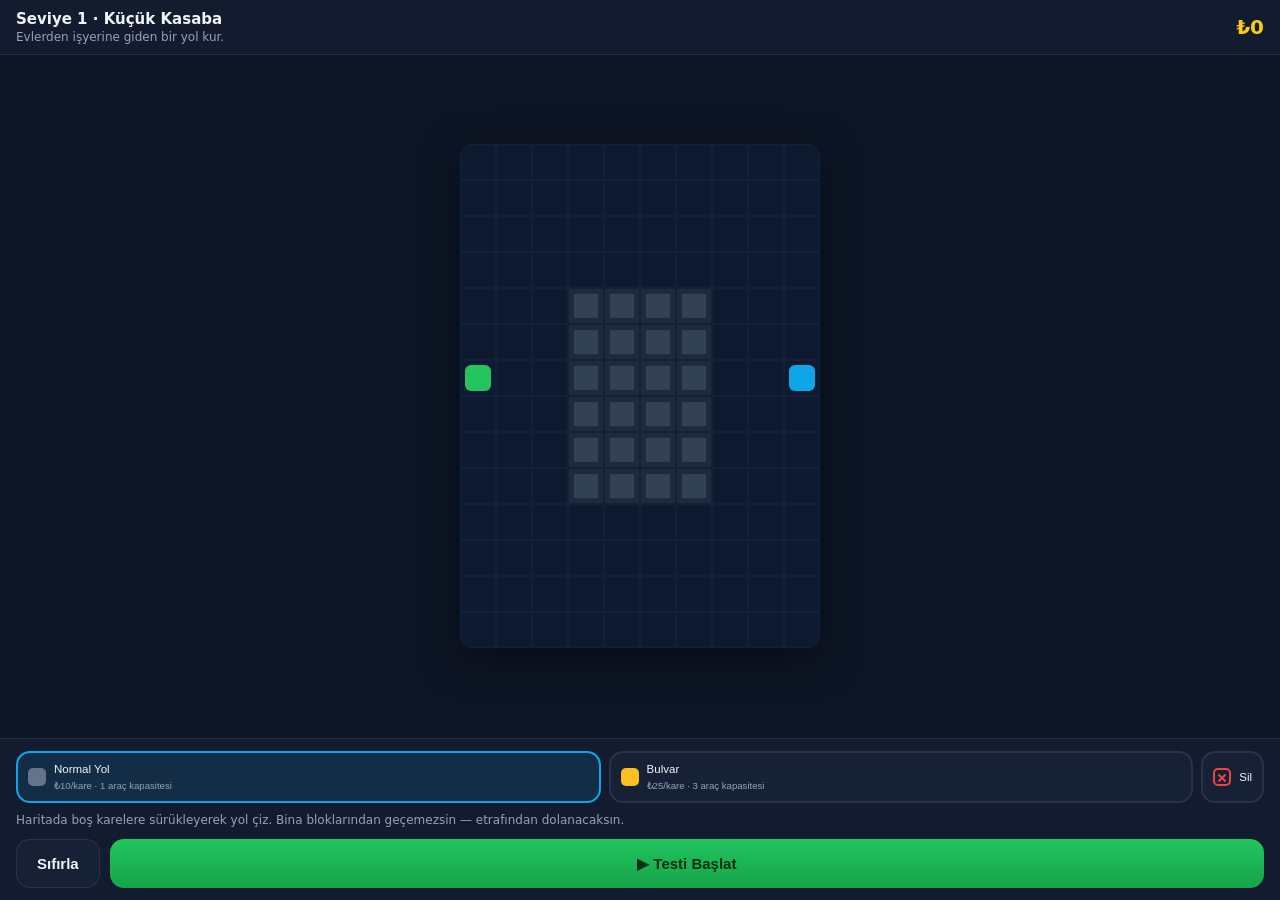
==== game/index.html @ 869603cd "Add traffic-puzzle game prototype (Level 1) New standalone project at /game/, unrelated to the runni" ====
<!doctype html>
<html lang="tr">
<head>
  <meta charset="utf-8" />
  <title>Trafik Ustası</title>
  <meta name="viewport" content="width=device-width, initial-scale=1, viewport-fit=cover, maximum-scale=1, user-scalable=no" />
  <meta name="theme-color" content="#0b1220" />
  <link rel="stylesheet" href="css/style.css" />
</head>
<body>
  <div id="app">
    <header class="topbar">
      <div>
        <h1 id="levelTitle">Seviye 1 · Küçük Kasaba</h1>
        <div class="sub" id="levelGoalText">Evlerden işyerine giden bir yol kur.</div>
      </div>
      <div class="money" id="moneyDisplay">₺0</div>
    </header>

    <div class="canvas-wrap">
      <canvas id="game"></canvas>
      <div class="result-overlay" id="resultOverlay">
        <div class="result-card">
          <div class="result-title" id="resultTitle">Seviye Tamamlandı</div>
          <div class="stars" id="resultStars">☆☆☆</div>
          <div class="result-stats" id="resultStats"></div>
          <div class="result-actions">
            <button class="btn btn-secondary" id="retryBtn" type="button">Tekrar Dene</button>
          </div>
        </div>
      </div>
    </div>

    <div class="toolbar">
      <div class="road-picker">
        <button class="road-btn active" id="roadNormalBtn" type="button" data-cost="10" data-cap="1">
          <span class="swatch normal"></span>
          <span>Normal Yol<br /><small>₺10/kare · 1 araç kapasitesi</small></span>
        </button>
        <button class="road-btn" id="roadAvenueBtn" type="button" data-cost="25" data-cap="3">
          <span class="swatch avenue"></span>
          <span>Bulvar<br /><small>₺25/kare · 3 araç kapasitesi</small></span>
        </button>
        <button class="road-btn erase" id="eraseBtn" type="button">
          <span class="swatch erase"></span>
          <span>Sil</span>
        </button>
      </div>
      <p class="hint">Haritada boş karelere sürükleyerek yol çiz. Bina bloklarından geçemezsin — etrafından dolanacaksın.</p>
      <div class="controls">
        <button class="btn btn-secondary" id="resetBtn" type="button">Sıfırla</button>
        <button class="btn btn-primary btn-block" id="testBtn" type="button">▶ Testi Başlat</button>
      </div>
    </div>
  </div>

  <script src="js/game.js"></script>
</body>
</html>
---- game/css/style.css ----
:root {
  --bg: #0b1220;
  --bg-elevated: #131c2e;
  --card: #172136;
  --border: rgba(255, 255, 255, 0.08);
  --text: #f1f5f9;
  --text-dim: #94a3b8;
  --accent: #0ea5e9;
  --green: #22c55e;
  --red: #ef4444;
  --yellow: #facc15;
  --safe-top: env(safe-area-inset-top, 0px);
  --safe-bottom: env(safe-area-inset-bottom, 0px);
}

* {
  box-sizing: border-box;
  -webkit-tap-highlight-color: transparent;
}

html, body {
  height: 100%;
  overscroll-behavior: none;
}

body {
  margin: 0;
  background: var(--bg);
  color: var(--text);
  font-family: -apple-system, BlinkMacSystemFont, "SF Pro Text", system-ui, "Segoe UI", sans-serif;
  -webkit-font-smoothing: antialiased;
}

#app {
  display: flex;
  flex-direction: column;
  height: 100vh;
  height: 100dvh;
}

.topbar {
  padding: calc(10px + var(--safe-top)) 16px 10px;
  display: flex;
  align-items: center;
  justify-content: space-between;
  gap: 10px;
  border-bottom: 1px solid var(--border);
  background: var(--bg-elevated);
  flex-shrink: 0;
}

.topbar h1 {
  font-size: 15px;
  font-weight: 800;
  margin: 0;
}

.topbar .sub {
  font-size: 12px;
  color: var(--text-dim);
  margin-top: 2px;
}

.money {
  font-size: 20px;
  font-weight: 800;
  font-variant-numeric: tabular-nums;
  color: var(--yellow);
  flex-shrink: 0;
}

.canvas-wrap {
  flex: 1;
  min-height: 0;
  display: flex;
  align-items: center;
  justify-content: center;
  position: relative;
  background: #0e1626;
  overflow: hidden;
}

#game {
  touch-action: none;
  max-width: 100%;
  max-height: 100%;
  border-radius: 12px;
  box-shadow: 0 10px 40px rgba(0, 0, 0, 0.5);
}

.toolbar {
  flex-shrink: 0;
  background: var(--bg-elevated);
  border-top: 1px solid var(--border);
  padding: 12px 16px calc(12px + var(--safe-bottom));
}

.road-picker {
  display: flex;
  gap: 8px;
}

.road-btn {
  flex: 1;
  display: flex;
  align-items: center;
  gap: 8px;
  background: var(--card);
  border: 2px solid var(--border);
  border-radius: 14px;
  padding: 8px 10px;
  color: var(--text);
  font-size: 11.5px;
  line-height: 1.4;
  text-align: left;
  cursor: pointer;
}

.road-btn small {
  color: var(--text-dim);
  font-weight: 400;
}

.road-btn.active {
  border-color: var(--accent);
  background: rgba(14, 165, 233, 0.12);
}

.road-btn.erase {
  flex: 0 0 60px;
  justify-content: center;
  text-align: center;
}

.swatch {
  width: 18px;
  height: 18px;
  border-radius: 5px;
  flex-shrink: 0;
}

.swatch.normal {
  background: #64748b;
}

.swatch.avenue {
  background: #fbbf24;
}

.swatch.erase {
  background: transparent;
  border: 2px solid var(--red);
  position: relative;
}

.swatch.erase::before,
.swatch.erase::after {
  content: '';
  position: absolute;
  left: 2px;
  right: 2px;
  top: 50%;
  height: 2px;
  background: var(--red);
}

.swatch.erase::before { transform: rotate(45deg); }
.swatch.erase::after { transform: rotate(-45deg); }

.hint {
  margin: 8px 0 0;
  font-size: 12px;
  color: var(--text-dim);
  line-height: 1.5;
}

.controls {
  display: flex;
  gap: 10px;
  margin-top: 10px;
}

.btn {
  flex: 1;
  border: none;
  border-radius: 14px;
  padding: 15px 12px;
  font-size: 15px;
  font-weight: 800;
  cursor: pointer;
  display: flex;
  align-items: center;
  justify-content: center;
  gap: 6px;
}

.btn:active {
  transform: scale(0.97);
}

.btn-primary {
  background: linear-gradient(180deg, var(--green), #16a34a);
  color: #052e12;
}

.btn-secondary {
  background: var(--card);
  color: var(--text);
  border: 1px solid var(--border);
  flex: 0 0 auto;
  padding-left: 20px;
  padding-right: 20px;
}

.btn-block {
  width: 100%;
}

.result-overlay {
  position: absolute;
  inset: 0;
  background: rgba(4, 8, 16, 0.75);
  display: flex;
  align-items: center;
  justify-content: center;
  opacity: 0;
  pointer-events: none;
  transition: opacity 0.25s ease;
}

.result-overlay.show {
  opacity: 1;
  pointer-events: auto;
}

.result-card {
  background: var(--bg-elevated);
  border: 1px solid var(--border);
  border-radius: 20px;
  padding: 28px 30px;
  text-align: center;
  max-width: 320px;
}

.result-title {
  font-size: 18px;
  font-weight: 800;
}

.stars {
  font-size: 42px;
  letter-spacing: 4px;
  color: var(--yellow);
  margin: 10px 0;
}

.result-stats {
  color: var(--text-dim);
  font-size: 14px;
  line-height: 1.7;
  margin-bottom: 18px;
}

.result-actions {
  display: flex;
  gap: 10px;
}
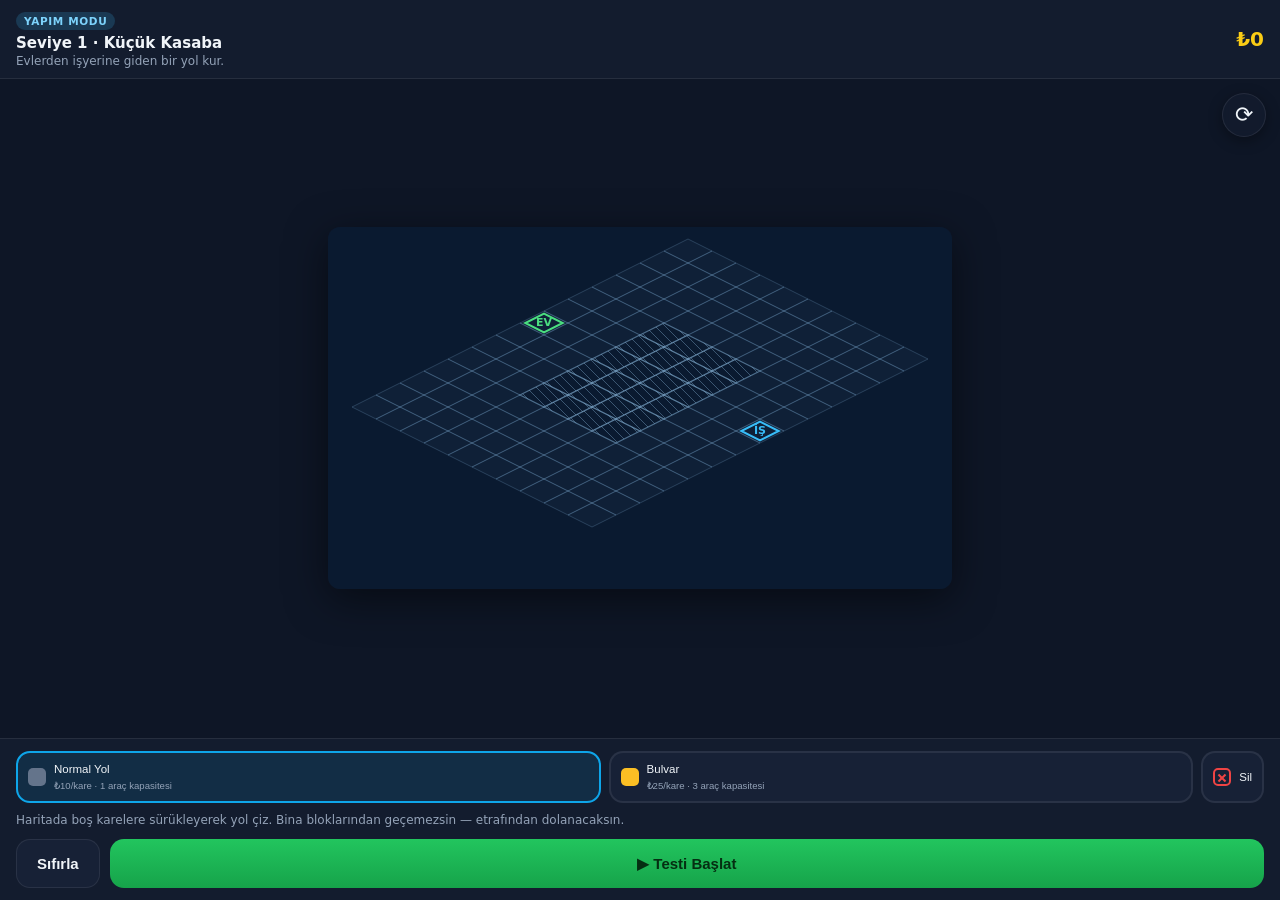
==== commit 46955ae2: "Add build/test dual view mode and 4-way camera rotation Yapım Modu (build): a schematic blueprint-st" ====
--- a/game/index.html
+++ b/game/index.html
@@ -11,6 +11,7 @@
   <div id="app">
     <header class="topbar">
       <div>
+        <div class="mode-badge" id="modeBadge">YAPIM MODU</div>
         <h1 id="levelTitle">Seviye 1 · Küçük Kasaba</h1>
         <div class="sub" id="levelGoalText">Evlerden işyerine giden bir yol kur.</div>
       </div>
@@ -19,6 +20,7 @@
 
     <div class="canvas-wrap">
       <canvas id="game"></canvas>
+      <button class="rotate-btn" id="rotateBtn" type="button" aria-label="Kamerayı döndür">⟳</button>
       <div class="result-overlay" id="resultOverlay">
         <div class="result-card">
           <div class="result-title" id="resultTitle">Seviye Tamamlandı</div>
--- a/game/css/style.css
+++ b/game/css/style.css
@@ -49,6 +49,24 @@
   flex-shrink: 0;
 }
 
+.mode-badge {
+  display: inline-block;
+  font-size: 10.5px;
+  font-weight: 800;
+  letter-spacing: 0.06em;
+  padding: 3px 8px;
+  border-radius: 999px;
+  margin-bottom: 4px;
+  background: rgba(56, 189, 248, 0.18);
+  color: #7dd3fc;
+  transition: background 0.2s ease, color 0.2s ease;
+}
+
+.mode-badge.render {
+  background: rgba(34, 197, 94, 0.18);
+  color: #4ade80;
+}
+
 .topbar h1 {
   font-size: 15px;
   font-weight: 800;
@@ -86,6 +104,27 @@
   max-height: 100%;
   border-radius: 12px;
   box-shadow: 0 10px 40px rgba(0, 0, 0, 0.5);
+}
+
+.rotate-btn {
+  position: absolute;
+  top: 14px;
+  right: 14px;
+  width: 44px;
+  height: 44px;
+  border-radius: 50%;
+  border: 1px solid var(--border);
+  background: rgba(19, 28, 46, 0.85);
+  color: var(--text);
+  font-size: 22px;
+  line-height: 1;
+  cursor: pointer;
+  backdrop-filter: blur(4px);
+  box-shadow: 0 4px 14px rgba(0, 0, 0, 0.35);
+}
+
+.rotate-btn:active {
+  transform: scale(0.92) rotate(45deg);
 }
 
 .toolbar {
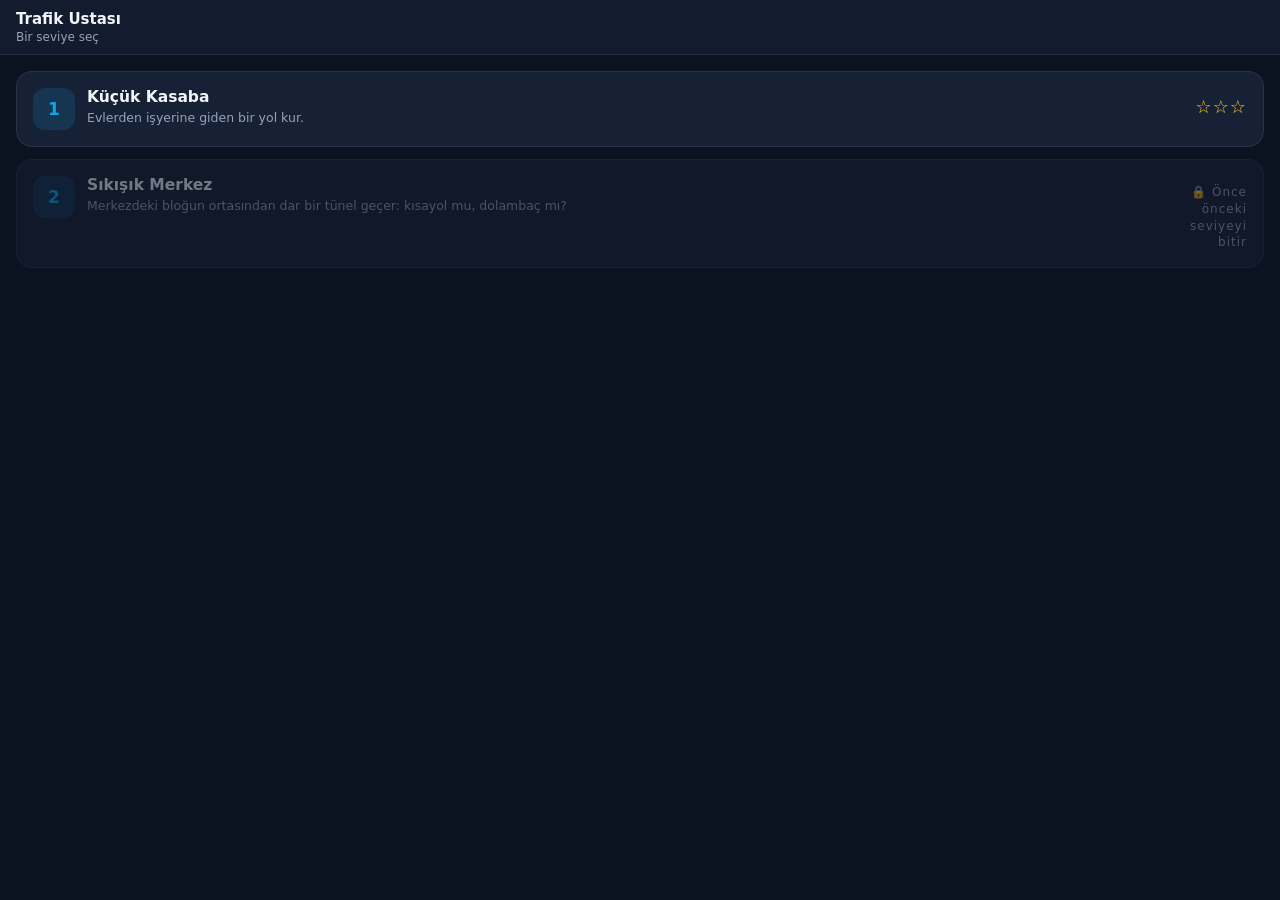
==== commit d3bc6dab: "Add multi-level system with progress tracking to traffic game Split the game into a level-select scr" ====
--- a/game/index.html
+++ b/game/index.html
@@ -9,53 +9,71 @@
 </head>
 <body>
   <div id="app">
-    <header class="topbar">
-      <div>
-        <div class="mode-badge" id="modeBadge">YAPIM MODU</div>
-        <h1 id="levelTitle">Seviye 1 · Küçük Kasaba</h1>
-        <div class="sub" id="levelGoalText">Evlerden işyerine giden bir yol kur.</div>
-      </div>
-      <div class="money" id="moneyDisplay">₺0</div>
-    </header>
+    <!-- SEVİYE SEÇİM EKRANI -->
+    <div id="levelSelectScreen">
+      <header class="topbar">
+        <div>
+          <h1>Trafik Ustası</h1>
+          <div class="sub">Bir seviye seç</div>
+        </div>
+      </header>
+      <div id="levelList" class="level-list"></div>
+    </div>
 
-    <div class="canvas-wrap">
-      <canvas id="game"></canvas>
-      <button class="rotate-btn" id="rotateBtn" type="button" aria-label="Kamerayı döndür">⟳</button>
-      <div class="result-overlay" id="resultOverlay">
-        <div class="result-card">
-          <div class="result-title" id="resultTitle">Seviye Tamamlandı</div>
-          <div class="stars" id="resultStars">☆☆☆</div>
-          <div class="result-stats" id="resultStats"></div>
-          <div class="result-actions">
-            <button class="btn btn-secondary" id="retryBtn" type="button">Tekrar Dene</button>
+    <!-- OYUN EKRANI -->
+    <div id="gameScreen" style="display:none">
+      <header class="topbar">
+        <button class="back-btn" id="backToLevelsBtn" type="button" aria-label="Seviyelere dön">←</button>
+        <div>
+          <div class="mode-badge" id="modeBadge">YAPIM MODU</div>
+          <h1 id="levelTitle">Seviye 1 · Küçük Kasaba</h1>
+          <div class="sub" id="levelGoalText">Evlerden işyerine giden bir yol kur.</div>
+        </div>
+        <div class="money" id="moneyDisplay">₺0</div>
+      </header>
+
+      <div class="canvas-wrap">
+        <canvas id="game"></canvas>
+        <button class="rotate-btn" id="rotateBtn" type="button" aria-label="Kamerayı döndür">⟳</button>
+        <div class="result-overlay" id="resultOverlay">
+          <div class="result-card">
+            <div class="result-title" id="resultTitle">Seviye Tamamlandı</div>
+            <div class="stars" id="resultStars">☆☆☆</div>
+            <div class="result-stats" id="resultStats"></div>
+            <div class="result-actions">
+              <button class="btn btn-secondary" id="retryBtn" type="button">Tekrar Dene</button>
+              <button class="btn btn-secondary" id="levelsBtn" type="button">Seviyeler</button>
+              <button class="btn btn-primary" id="nextLevelBtn" type="button" style="display:none">Sonraki ▶</button>
+            </div>
           </div>
         </div>
       </div>
-    </div>
 
-    <div class="toolbar">
-      <div class="road-picker">
-        <button class="road-btn active" id="roadNormalBtn" type="button" data-cost="10" data-cap="1">
-          <span class="swatch normal"></span>
-          <span>Normal Yol<br /><small>₺10/kare · 1 araç kapasitesi</small></span>
-        </button>
-        <button class="road-btn" id="roadAvenueBtn" type="button" data-cost="25" data-cap="3">
-          <span class="swatch avenue"></span>
-          <span>Bulvar<br /><small>₺25/kare · 3 araç kapasitesi</small></span>
-        </button>
-        <button class="road-btn erase" id="eraseBtn" type="button">
-          <span class="swatch erase"></span>
-          <span>Sil</span>
-        </button>
-      </div>
-      <p class="hint">Haritada boş karelere sürükleyerek yol çiz. Bina bloklarından geçemezsin — etrafından dolanacaksın.</p>
-      <div class="controls">
-        <button class="btn btn-secondary" id="resetBtn" type="button">Sıfırla</button>
-        <button class="btn btn-primary btn-block" id="testBtn" type="button">▶ Testi Başlat</button>
+      <div class="toolbar">
+        <div class="road-picker">
+          <button class="road-btn active" id="roadNormalBtn" type="button" data-cost="10" data-cap="1">
+            <span class="swatch normal"></span>
+            <span>Normal Yol<br /><small>₺10/kare · 1 araç kapasitesi</small></span>
+          </button>
+          <button class="road-btn" id="roadAvenueBtn" type="button" data-cost="25" data-cap="3">
+            <span class="swatch avenue"></span>
+            <span>Bulvar<br /><small>₺25/kare · 3 araç kapasitesi</small></span>
+          </button>
+          <button class="road-btn erase" id="eraseBtn" type="button">
+            <span class="swatch erase"></span>
+            <span>Sil</span>
+          </button>
+        </div>
+        <p class="hint">Haritada boş karelere sürükleyerek yol çiz. Bina bloklarından geçemezsin — etrafından dolanacaksın.</p>
+        <div class="controls">
+          <button class="btn btn-secondary" id="resetBtn" type="button">Sıfırla</button>
+          <button class="btn btn-primary btn-block" id="testBtn" type="button">▶ Testi Başlat</button>
+        </div>
       </div>
     </div>
   </div>
 
+  <script src="js/levels.js"></script>
   <script src="js/game.js"></script>
 </body>
 </html>
--- a/game/css/style.css
+++ b/game/css/style.css
@@ -38,6 +38,14 @@
   height: 100dvh;
 }
 
+#levelSelectScreen,
+#gameScreen {
+  display: flex;
+  flex-direction: column;
+  flex: 1;
+  min-height: 0;
+}
+
 .topbar {
   padding: calc(10px + var(--safe-top)) 16px 10px;
   display: flex;
@@ -47,6 +55,89 @@
   border-bottom: 1px solid var(--border);
   background: var(--bg-elevated);
   flex-shrink: 0;
+}
+
+.back-btn {
+  flex-shrink: 0;
+  width: 38px;
+  height: 38px;
+  border-radius: 50%;
+  border: 1px solid var(--border);
+  background: var(--card);
+  color: var(--text);
+  font-size: 18px;
+  cursor: pointer;
+}
+
+.level-list {
+  flex: 1;
+  overflow-y: auto;
+  padding: 16px;
+}
+
+.level-card {
+  display: flex;
+  align-items: flex-start;
+  justify-content: space-between;
+  gap: 12px;
+  background: var(--card);
+  border: 1px solid var(--border);
+  border-radius: 16px;
+  padding: 16px;
+  margin-bottom: 12px;
+  cursor: pointer;
+}
+
+.level-card.locked {
+  opacity: 0.45;
+  cursor: default;
+}
+
+.level-card .level-num {
+  width: 42px;
+  height: 42px;
+  border-radius: 12px;
+  background: rgba(14, 165, 233, 0.15);
+  color: var(--accent);
+  font-weight: 800;
+  font-size: 17px;
+  display: flex;
+  align-items: center;
+  justify-content: center;
+  flex-shrink: 0;
+}
+
+.level-card .level-info {
+  flex: 1;
+  min-width: 0;
+}
+
+.level-card .level-info h3 {
+  margin: 0 0 3px;
+  font-size: 15.5px;
+}
+
+.level-card .level-info p {
+  margin: 0;
+  font-size: 12.5px;
+  color: var(--text-dim);
+  line-height: 1.4;
+}
+
+.level-card .level-stars {
+  font-size: 18px;
+  color: var(--yellow);
+  letter-spacing: 1px;
+  flex-shrink: 0;
+  padding-top: 8px;
+}
+
+.level-card.locked .level-stars {
+  color: var(--text-dim);
+  font-size: 12px;
+  max-width: 90px;
+  text-align: right;
+  line-height: 1.4;
 }
 
 .mode-badge {
@@ -302,5 +393,14 @@
 
 .result-actions {
   display: flex;
+  flex-wrap: wrap;
   gap: 10px;
 }
+
+.result-actions .btn {
+  flex: 1 1 calc(50% - 5px);
+}
+
+.result-actions .btn-primary {
+  flex-basis: 100%;
+}
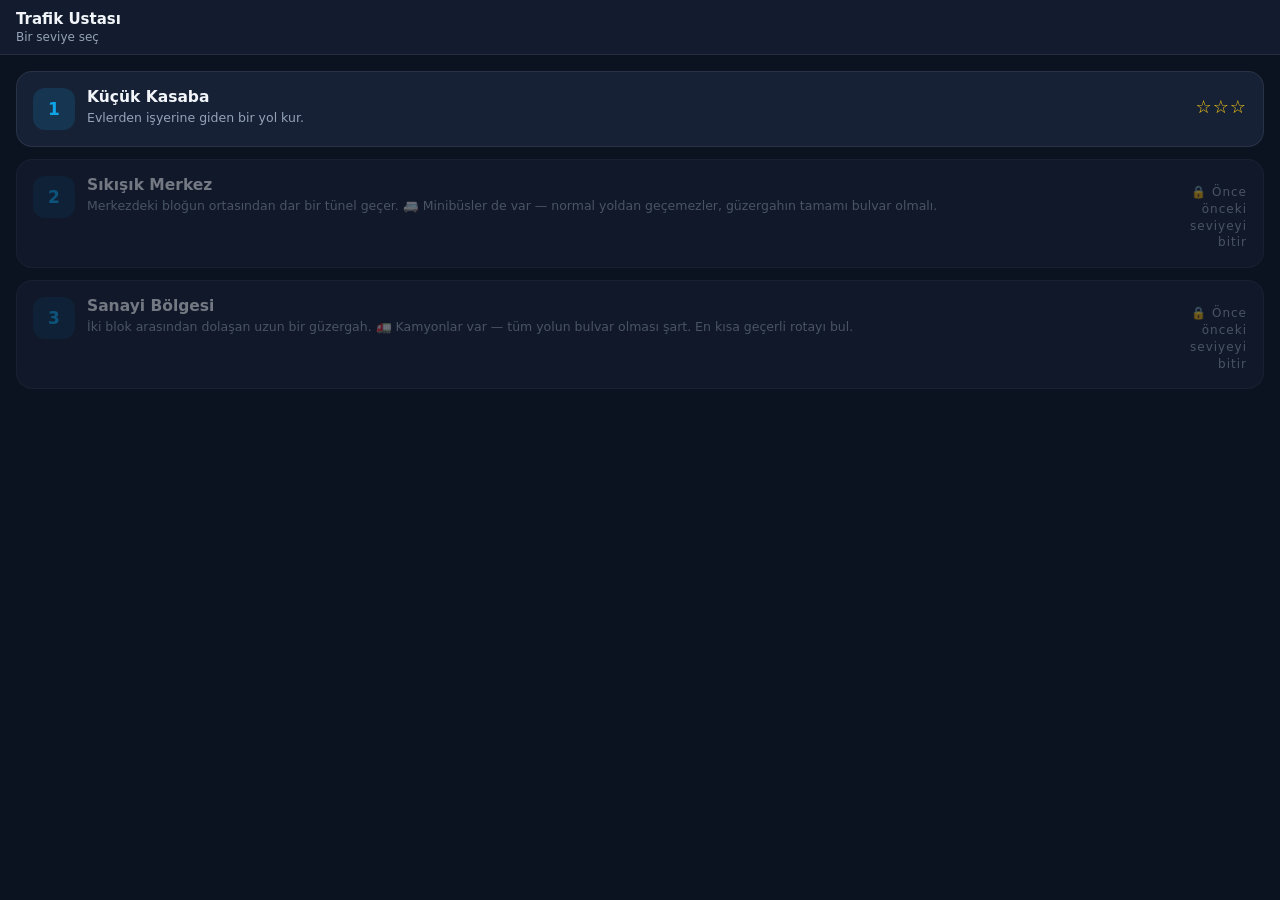
==== commit d58ff28f: "Add vehicle weight classes and a genuinely hard Level 3 Cars, vans, and trucks now occupy different " ====
--- a/game/index.html
+++ b/game/index.html
@@ -65,6 +65,7 @@
           </button>
         </div>
         <p class="hint">Haritada boş karelere sürükleyerek yol çiz. Bina bloklarından geçemezsin — etrafından dolanacaksın.</p>
+        <p class="hint traffic-legend" id="trafficLegend"></p>
         <div class="controls">
           <button class="btn btn-secondary" id="resetBtn" type="button">Sıfırla</button>
           <button class="btn btn-primary btn-block" id="testBtn" type="button">▶ Testi Başlat</button>
